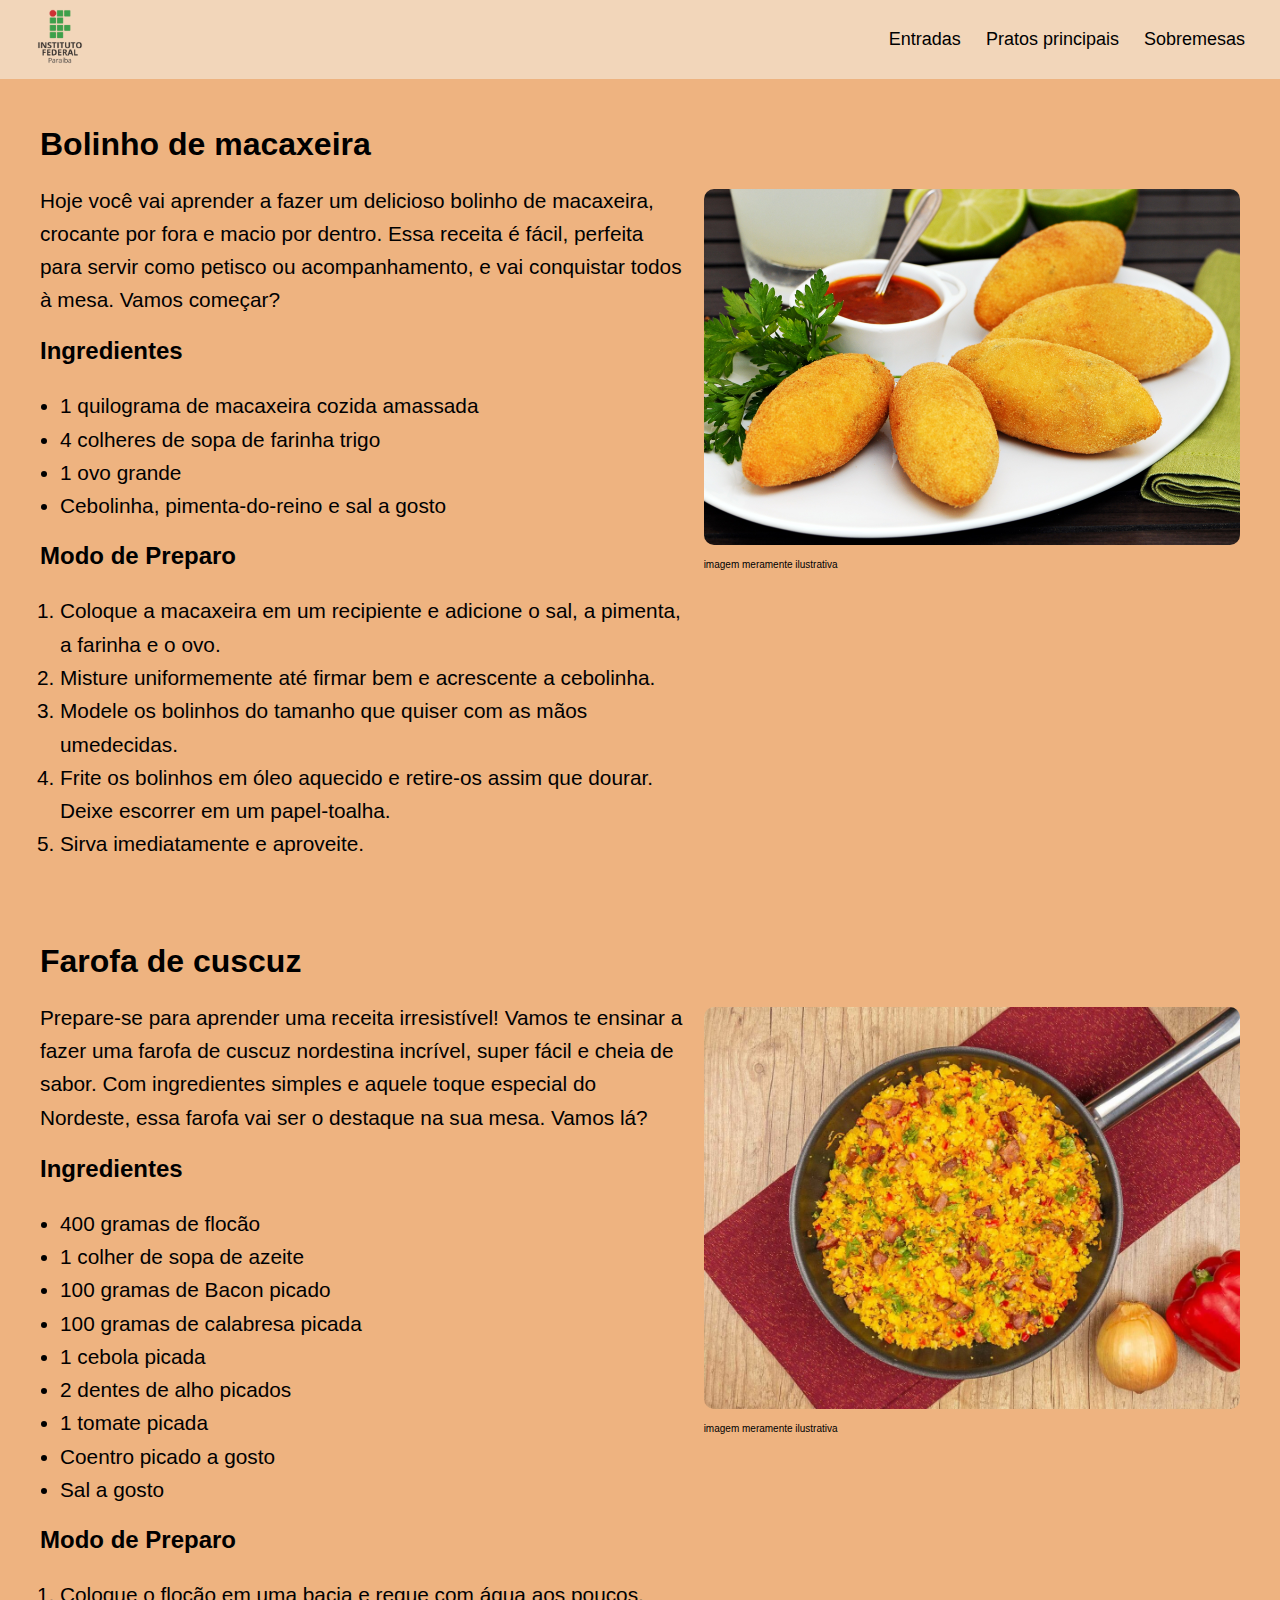
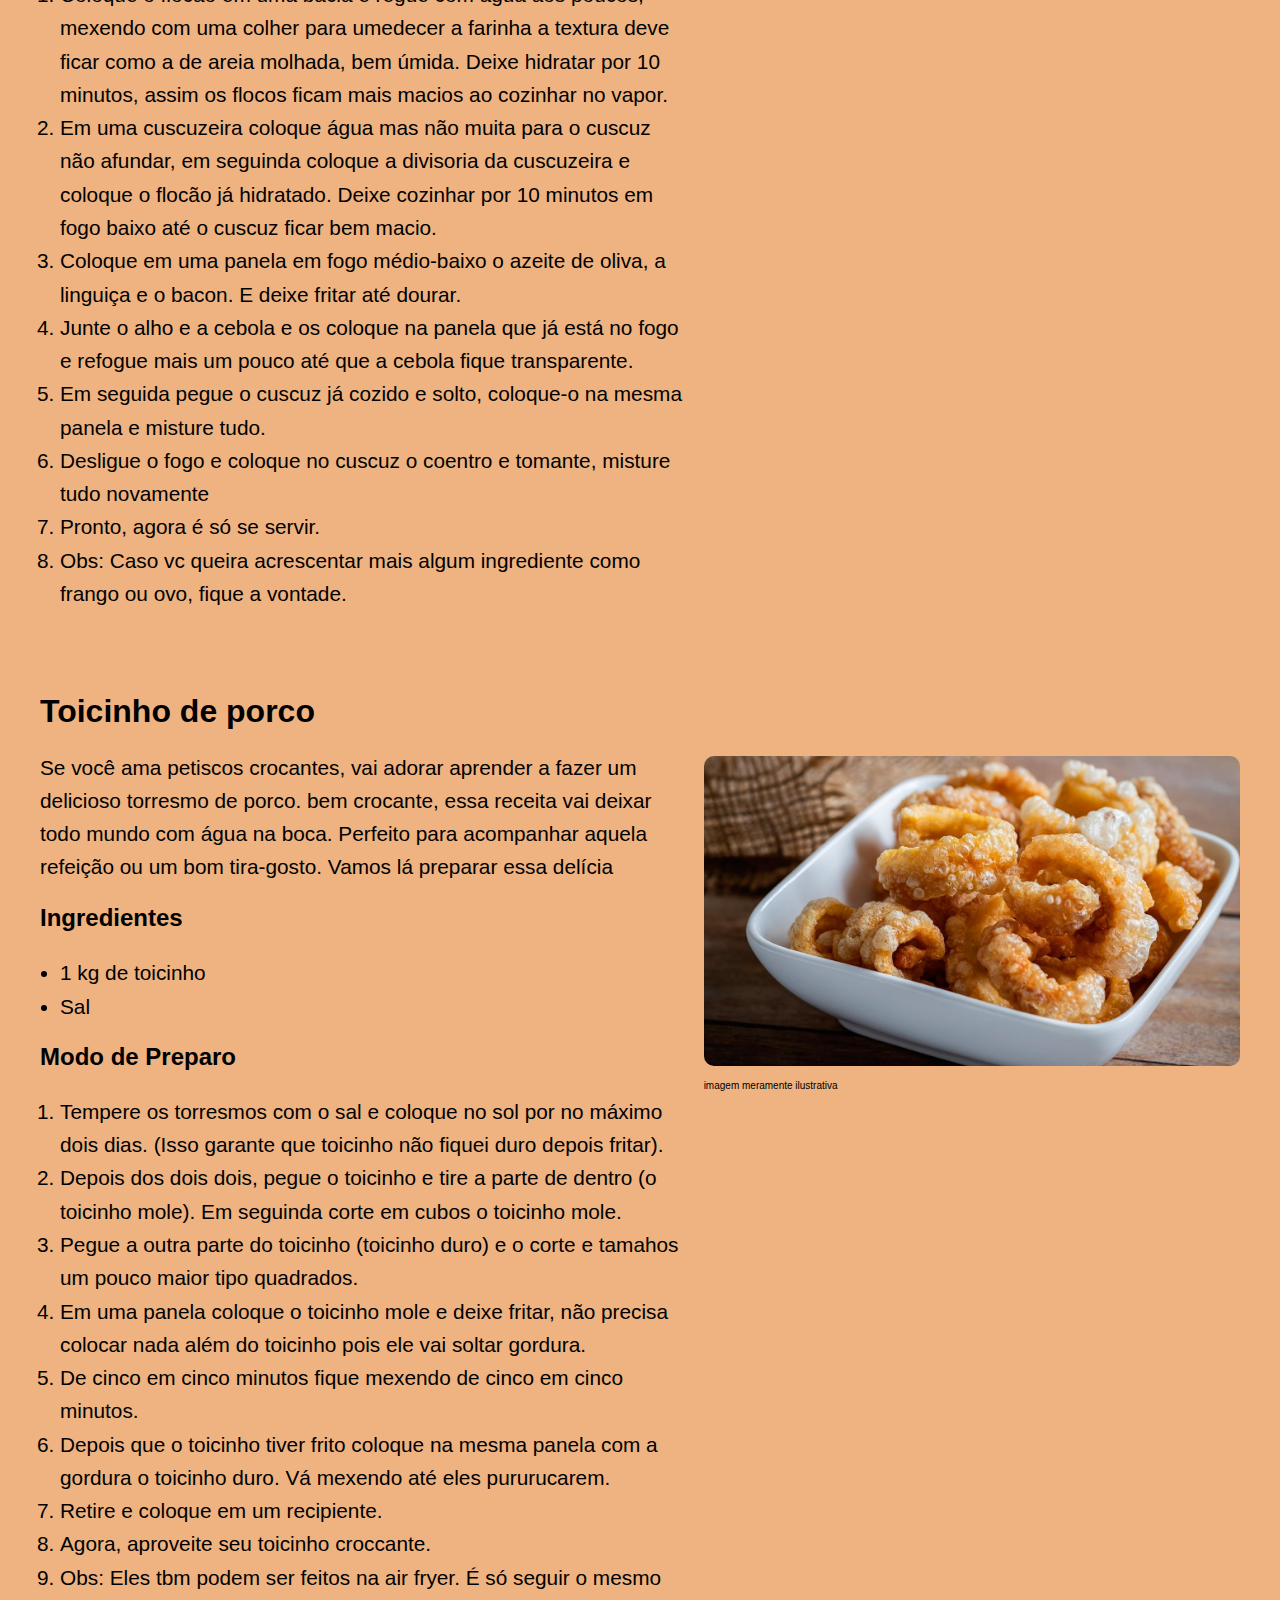
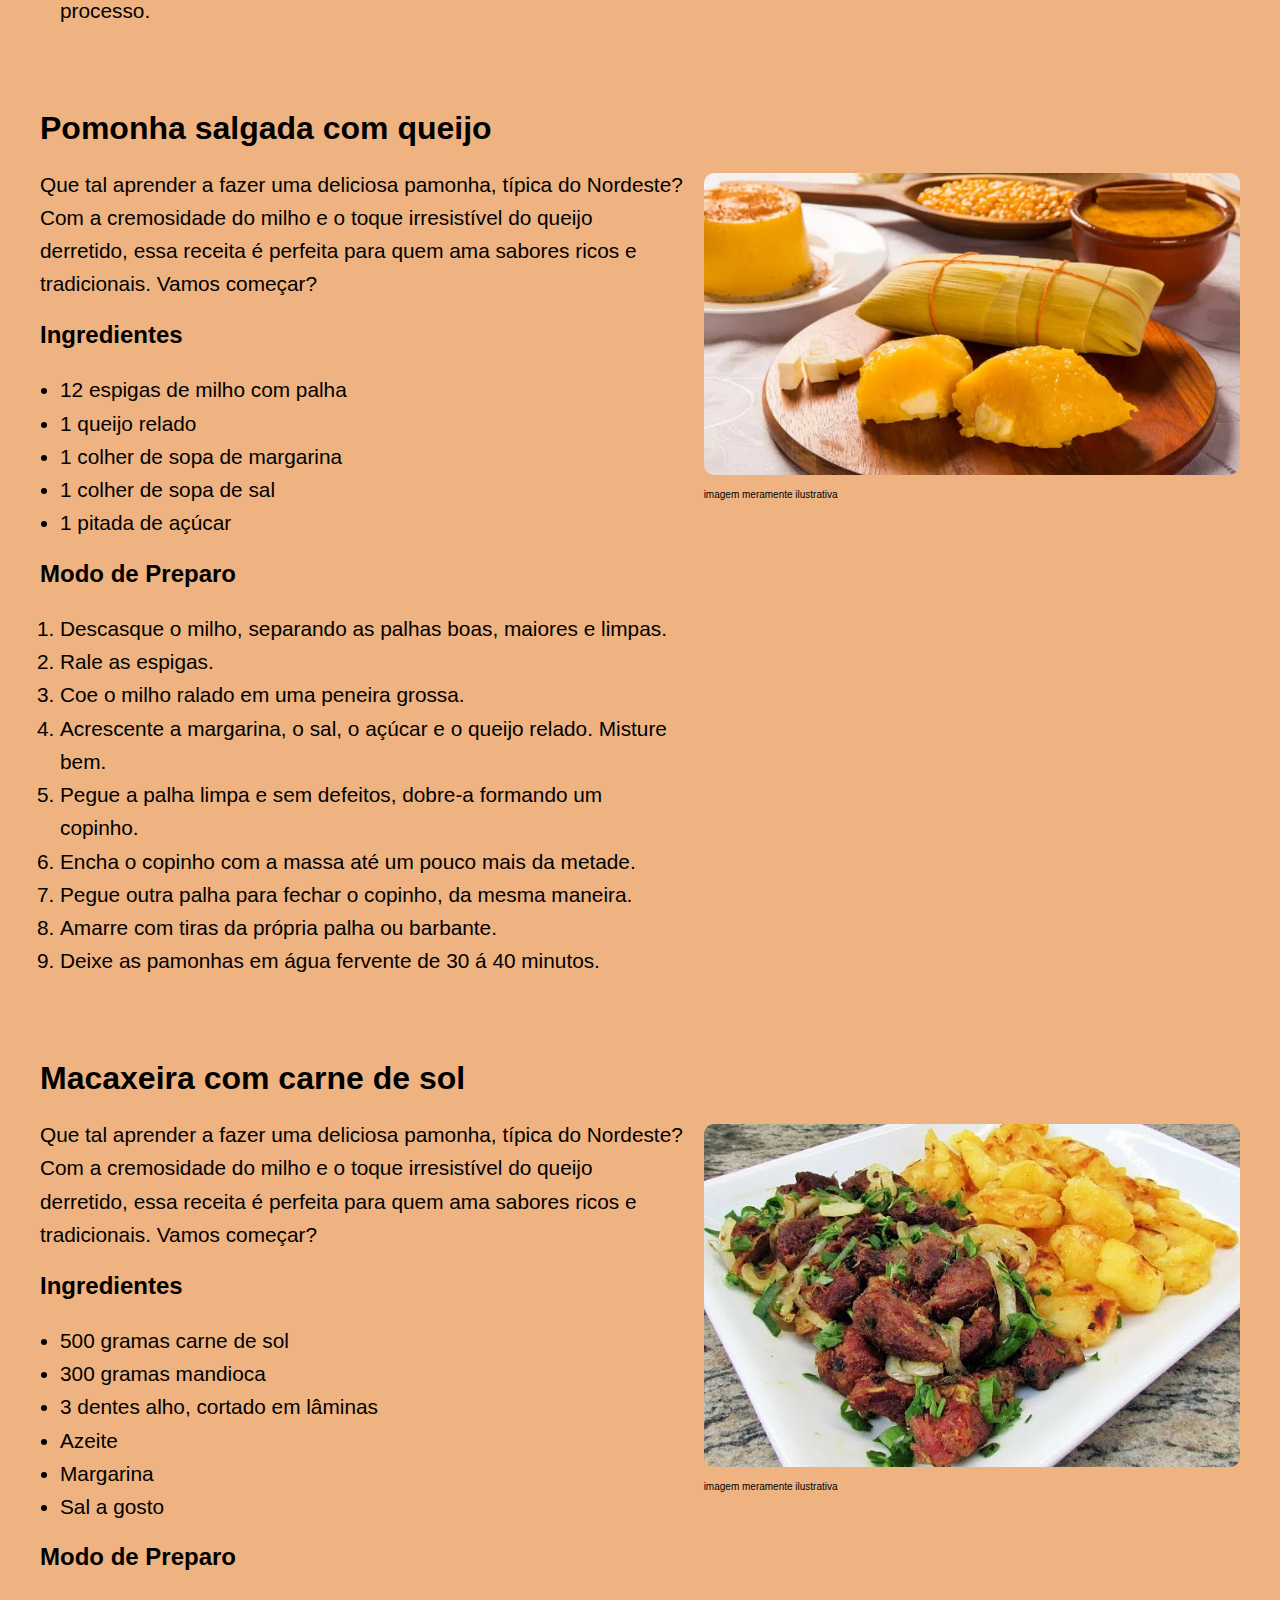
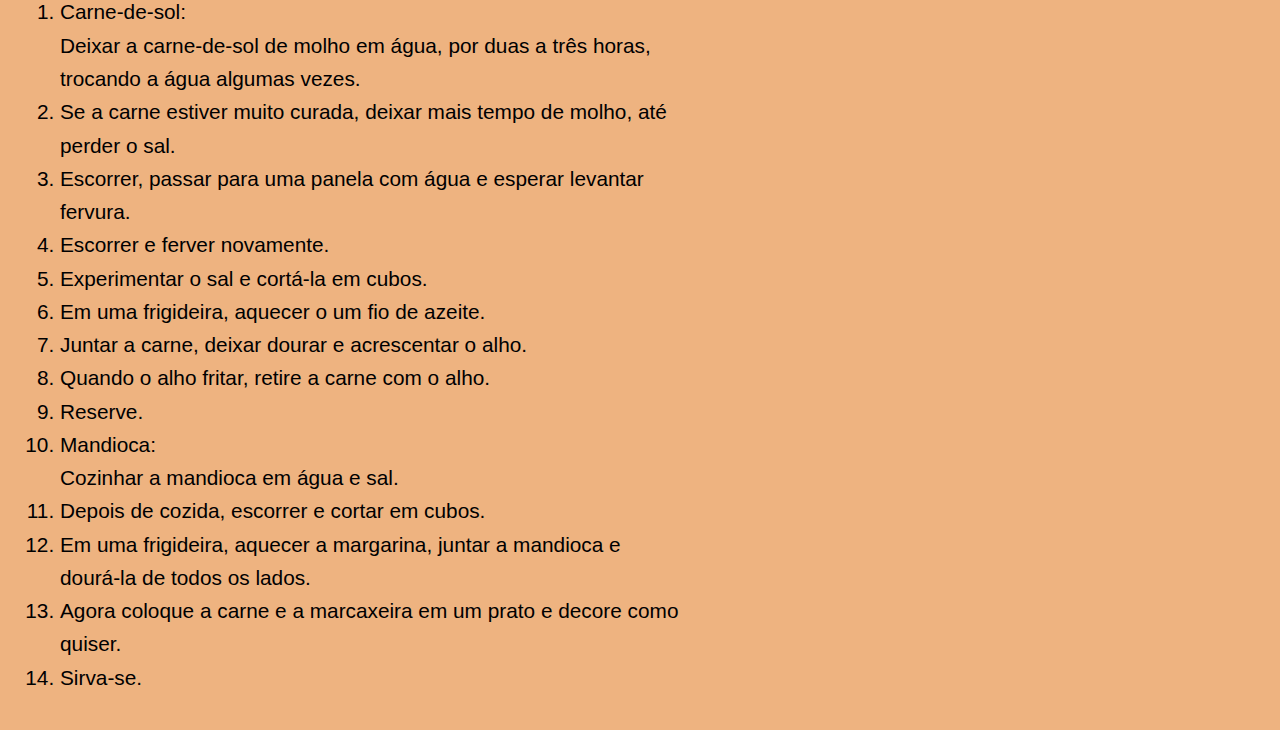
==== entrada.html @ 6d1b2115 "Criando o arquivo das entradas" ====
<!DOCTYPE html>
<html lang="PT-BR">

<head>
    <meta charset="UTF-8">
    <meta http-equiv="X-UA-Compatible" content="IE=edge">
    <meta name="viewport" content="width=device-width, initial-scale=1.0">
    <link rel="stylesheet" href="receitas.css">
    <title>Pratos de entradas</title>
</head>

<body>
    <div class="container">
        <div class="left-itens">
            <a href="index.html"><img src="imgs/if_logo.png" id="logo"></a>
        </div>
        <div class="menu-icon" onclick="toggleMenu()">&#9776;</div>
        <div class="right-itens" id="navbar">
            <ul class="itens">
                <li class="nav-item">
                    <a href="entrada.html">Entradas</a>
                </li>
                <li class="nav-item">
                    <a href="PP.html">Pratos principais</a>
                </li>
                <li class="nav-item">
                    <a href="sobremesa.html">Sobremesas</a>
                </li>
            </ul>
        </div>
    </div>
    <div class="main-content">
        <div class="recipe-content">
            <h2>Bolinho de macaxeira</h2>
            <p>
                Hoje você vai aprender a fazer um delicioso bolinho de macaxeira, crocante por fora e macio por dentro. Essa receita é fácil, perfeita para servir como petisco ou acompanhamento, e vai conquistar todos à mesa. Vamos começar?
            </p>
            <h3>Ingredientes</h3>
            <ul>
                <li>1 quilograma de macaxeira cozida amassada</li>
                <li>4 colheres de sopa de farinha trigo</li>
                <li>1 ovo grande</li>
                <li>Cebolinha, pimenta-do-reino e sal a gosto</li>
            </ul>
            <h3>Modo de Preparo</h3>
                <ol>
                    <li>Coloque a macaxeira em um recipiente e adicione o sal, a pimenta, a farinha e o ovo.</li>
                    <li>Misture uniformemente até firmar bem e acrescente a cebolinha.</li>
                    <li>Modele os bolinhos do tamanho que quiser com as mãos umedecidas.</li>
                    <li>Frite os bolinhos em óleo aquecido e retire-os assim que dourar. Deixe escorrer em um papel-toalha.</li>
                    <li>Sirva imediatamente e aproveite.</li>
                </ol>
        </div>
        <div class="recipe-image">
            <img src="imgs/bolinho-mandioca.jpg" alt="Imagem ilustrativa do prato">
            <p>imagem meramente ilustrativa</p>
        </div>
    </div>
    <div class="main-content">
        <div class="recipe-content">
            <h2>Farofa de cuscuz</h2>
            <p>
                Prepare-se para aprender uma receita irresistível! Vamos te ensinar a fazer uma farofa de cuscuz nordestina incrível, super fácil e cheia de sabor. Com ingredientes simples e aquele toque especial do Nordeste, essa farofa vai ser o destaque na sua mesa. Vamos lá?
            </p>
            <h3>Ingredientes</h3>
            <ul>
                <li>400 gramas de flocão</li>
                <li>1 colher de sopa de azeite</li>
                <li>100 gramas de Bacon picado</li>
                <li>100 gramas de calabresa picada</li>
                <li>1 cebola picada</li>
                <li>2 dentes de alho picados</li>
                <li>1 tomate picada</li>
                <li>Coentro picado a gosto</li>
                <li>Sal a gosto</li>
            </ul>
            <h3>Modo de Preparo</h3>
            <ol>
                <li>Coloque o flocão em uma bacia e regue com água aos poucos, mexendo com uma colher para umedecer a farinha a textura deve ficar como a de areia molhada, bem úmida. Deixe hidratar por 10 minutos, assim os flocos ficam mais macios ao cozinhar no vapor.</li>
                <li>Em uma cuscuzeira coloque água mas não muita para o cuscuz não afundar, em seguinda coloque a divisoria da cuscuzeira e coloque o flocão já hidratado. Deixe cozinhar por 10 minutos em fogo baixo até o cuscuz ficar bem macio.</li>
                <li>Coloque em uma panela em fogo médio-baixo o azeite de oliva, a linguiça e o bacon. E deixe fritar até dourar.</li>
                <li>Junte o alho e a cebola e os coloque na panela que já está no fogo e refogue mais um pouco até que a cebola fique transparente.</li>
                <li>Em seguida pegue o cuscuz já cozido e solto, coloque-o na mesma panela e misture tudo.</li>
                <li>Desligue o fogo e coloque no cuscuz o coentro e tomante, misture tudo novamente</li>
                <li>Pronto, agora é só se servir.</li>
                <li>Obs: Caso vc queira acrescentar mais algum ingrediente como frango ou ovo, fique a vontade.</li>
            </ol>
        </div>
        <div class="recipe-image">
            <img src="imgs/farofa-cuscuz.jpg" alt="Imagem ilustrativa do prato">
            <p>imagem meramente ilustrativa</p>
        </div>
    </div>
    <div class="main-content">
        <div class="recipe-content">
            <h2>Toicinho de porco</h2>
            <p>
                Se você ama petiscos crocantes, vai adorar aprender a fazer um delicioso torresmo de porco. bem crocante, essa receita vai deixar todo mundo com água na boca. Perfeito para acompanhar aquela refeição ou um bom tira-gosto. Vamos lá preparar essa delícia
            </p>
            <h3>Ingredientes</h3>
            <ul>
                <li>1 kg de toicinho</li>
                <li>Sal</li>
            </ul>
            <h3>Modo de Preparo</h3>
                <ol>
                    <li>Tempere os torresmos com o sal e coloque no sol por no máximo dois dias. (Isso garante que toicinho não fiquei duro depois fritar).</li>
                    <li>Depois dos dois dois, pegue o toicinho e tire a parte de dentro (o toicinho mole). Em seguinda corte em cubos o toicinho mole. </li>
                    <li>Pegue a outra parte do toicinho (toicinho duro) e o corte e tamahos um pouco maior tipo quadrados.</li>
                    <li>Em uma panela coloque o toicinho mole e deixe fritar, não precisa colocar nada além do toicinho pois ele vai soltar gordura.</li>
                    <li>De cinco em cinco minutos fique mexendo de cinco em cinco minutos.</li>
                    <li>Depois que o toicinho tiver frito coloque na mesma panela com a gordura o toicinho duro. Vá mexendo até eles pururucarem.</li>
                    <li>Retire e coloque em um recipiente.</li>
                    <li>Agora, aproveite seu toicinho croccante.</li>
                    <li>Obs: Eles tbm podem ser feitos na air fryer. É só seguir o mesmo processo.</li>
                </ol>
        </div>
        <div class="recipe-image">
            <img src="imgs/torresmo.jpg" alt="Imagem ilustrativa do prato">
            <p>imagem meramente ilustrativa</p>
        </div>
    </div>
    <div class="main-content">
        <div class="recipe-content">
            <h2>Pomonha salgada com queijo</h2>
            <p>
                Que tal aprender a fazer uma deliciosa pamonha, típica do Nordeste? Com a cremosidade do milho e o toque irresistível do queijo derretido, essa receita é perfeita para quem ama sabores ricos e tradicionais. Vamos começar?
            </p>
            <h3>Ingredientes</h3>
            <ul>
                <li>12 espigas de milho com palha</li>
                <li>1 queijo relado</li>
                <li>1 colher de sopa de margarina</li>
                <li>1 colher de sopa de sal</li>
                <li>1 pitada de açúcar</li>
            </ul>
            <h3>Modo de Preparo</h3>
                <ol>
                    <li>Descasque o milho, separando as palhas boas, maiores e limpas.</li>
                    <li>Rale as espigas.</li>
                    <li>Coe o milho ralado em uma peneira grossa.</li>
                    <li>Acrescente a margarina, o sal, o açúcar e o queijo relado. Misture bem.</li>
                    <li>Pegue a palha limpa e sem defeitos, dobre-a formando um copinho.</li>
                    <li>Encha o copinho com a massa até um pouco mais da metade.</li>
                    <li>Pegue outra palha para fechar o copinho, da mesma maneira.</li>
                    <li>Amarre com tiras da própria palha ou barbante.</li>
                    <li>Deixe as pamonhas em água fervente de 30 á 40 minutos.</li>
                </ol>
        </div>
        <div class="recipe-image">
            <img src="imgs/pomonha.jpg" alt="Imagem ilustrativa do prato">
            <p>imagem meramente ilustrativa</p>
        </div>
    </div>
    <div class="main-content">
        <div class="recipe-content">
            <h2>Macaxeira com carne de sol</h2>
            <p>
                Que tal aprender a fazer uma deliciosa pamonha, típica do Nordeste? Com a cremosidade do milho e o toque irresistível do queijo derretido, essa receita é perfeita para quem ama sabores ricos e tradicionais. Vamos começar?
            </p>
            <h3>Ingredientes</h3>
            <ul>
                <li>500 gramas carne de sol</li>
                <li>300 gramas mandioca</li>
                <li>3 dentes alho, cortado em lâminas</li>
                <li>Azeite</li>
                <li>Margarina</li>
                <li>Sal a gosto</li>
            </ul>
            <h3>Modo de Preparo</h3>
                <ol>
                    <li>Carne-de-sol: <br>
                    Deixar a carne-de-sol de molho em água, por duas a três horas, trocando a água algumas vezes.</li>
                    <li>Se a carne estiver muito curada, deixar mais tempo de molho, até perder o sal.</li>
                    <li>Escorrer, passar para uma panela com água e esperar levantar fervura.</li>
                    <li>Escorrer e ferver novamente.</li>
                    <li>Experimentar o sal e cortá-la em cubos.</li>
                    <li>Em uma frigideira, aquecer o um fio de azeite.</li>
                    <li>Juntar a carne, deixar dourar e acrescentar o alho.</li>
                    <li>Quando o alho fritar, retire a carne com o alho.</li>
                    <li>Reserve.</li>
                    <li>Mandioca: <br>
                    Cozinhar a mandioca em água e sal.</li>
                    <li>Depois de cozida, escorrer e cortar em cubos.</li>
                    <li>Em uma frigideira, aquecer a margarina, juntar a mandioca e dourá-la de todos os lados.</li>
                    <li>Agora coloque a carne e a marcaxeira em um prato e decore como quiser.</li>
                    <li>Sirva-se.</li>
                </ol>
        </div>
        <div class="recipe-image">
            <img src="imgs/macaxeira-carne-sol.jpg" alt="Imagem ilustrativa do prato">
            <p>imagem meramente ilustrativa</p>
        </div>
    </div>

    <script src="script.js"></script>
</body>

</html>
---- receitas.css ----
body {
    font-family: Arial, sans-serif;
    margin: 0;
    padding: 0;
    box-sizing: border-box;
    overflow-y: auto;
    background-color: #eeb380;
}

.container {
    display: flex;
    justify-content: space-between;
    align-items: center;
    padding: 0 10px;
    background-color: #F2D6BA;
}

#logo {
    width: 120%;
    max-width: 100px;
    height: auto;
}

.left-itens {
    display: flex;
    max-width: max-content;
}


.right-itens {
    display: flex;
    justify-content: flex-end;
}

.itens {
    display: flex;
    list-style-type: none;
    margin: 0;
    padding: 0;
}

.nav-item {
    margin-right: 25px;
}

.nav-item a {
    text-decoration: none;
    font-size: 18px;
    color: black;
}

a:hover{
    background-color: white;
    padding: 20px;
}

.menu-icon {
    display: none;
    font-size: 30px;
    cursor: pointer;
}

.main-content {
    display: flex;
    justify-content: space-between;
    align-items: flex-start;
    padding: 20px;
    max-width: 1200px;
    margin: 0 auto;
}

.recipe-content {
    width: 60%;
    padding-right: 20px;
}

.recipe-content h2 {
    font-size: 2em;
    margin-bottom: 15px;
}

.recipe-content h3 {
    font-size: 1.5em;
    margin-top: 20px;
}

.recipe-content ul{
    list-style-type: disc;
    padding-left: 20px;
}

.recipe-content ol{
    padding-left: 20px;
}

.recipe-content p, .recipe-content li {
    font-size: 1.3em;
    line-height: 1.6;
}

.recipe-image {
    width: 50%;
}

.recipe-image img {
    width: 100%;
    height: auto;
    border-radius: 10px;
    margin-top: 90px;
}

.recipe-image p{
    font-size: 10px;
}

/* Responsividade para telas menores */
@media screen and (max-width: 768px) {
    .main-content {
        flex-direction: column;
        align-items: center;
    }

    .recipe-content,
    .recipe-image {
        width: 100%;
        padding: 0;
    }

    .recipe-content {
        margin-bottom: 20px;
    }
    .right-itens {
        display: none;
        width: 100%;
        flex-direction: column;
        align-items: center;
        background-color: #f4f4f4;
        position: absolute;
        top: 60px; 
        left: 0;
    }

    .right-itens.active {
        display: flex;
    }

    .menu-icon {
        display: block;
    }

    #logo {
        max-width: 100px;
    }

    .itens {
        flex-direction: column; 
        width: 100%; 
    }

    .nav-item {
        margin: 15px 0;
        width: 100%;
        text-align: center; 
    }

    a:hover{
        background-color: black;
        color: white;
        padding: 10px;
    }

    .recipe-image img {
        margin-top: 20px;
    }
}
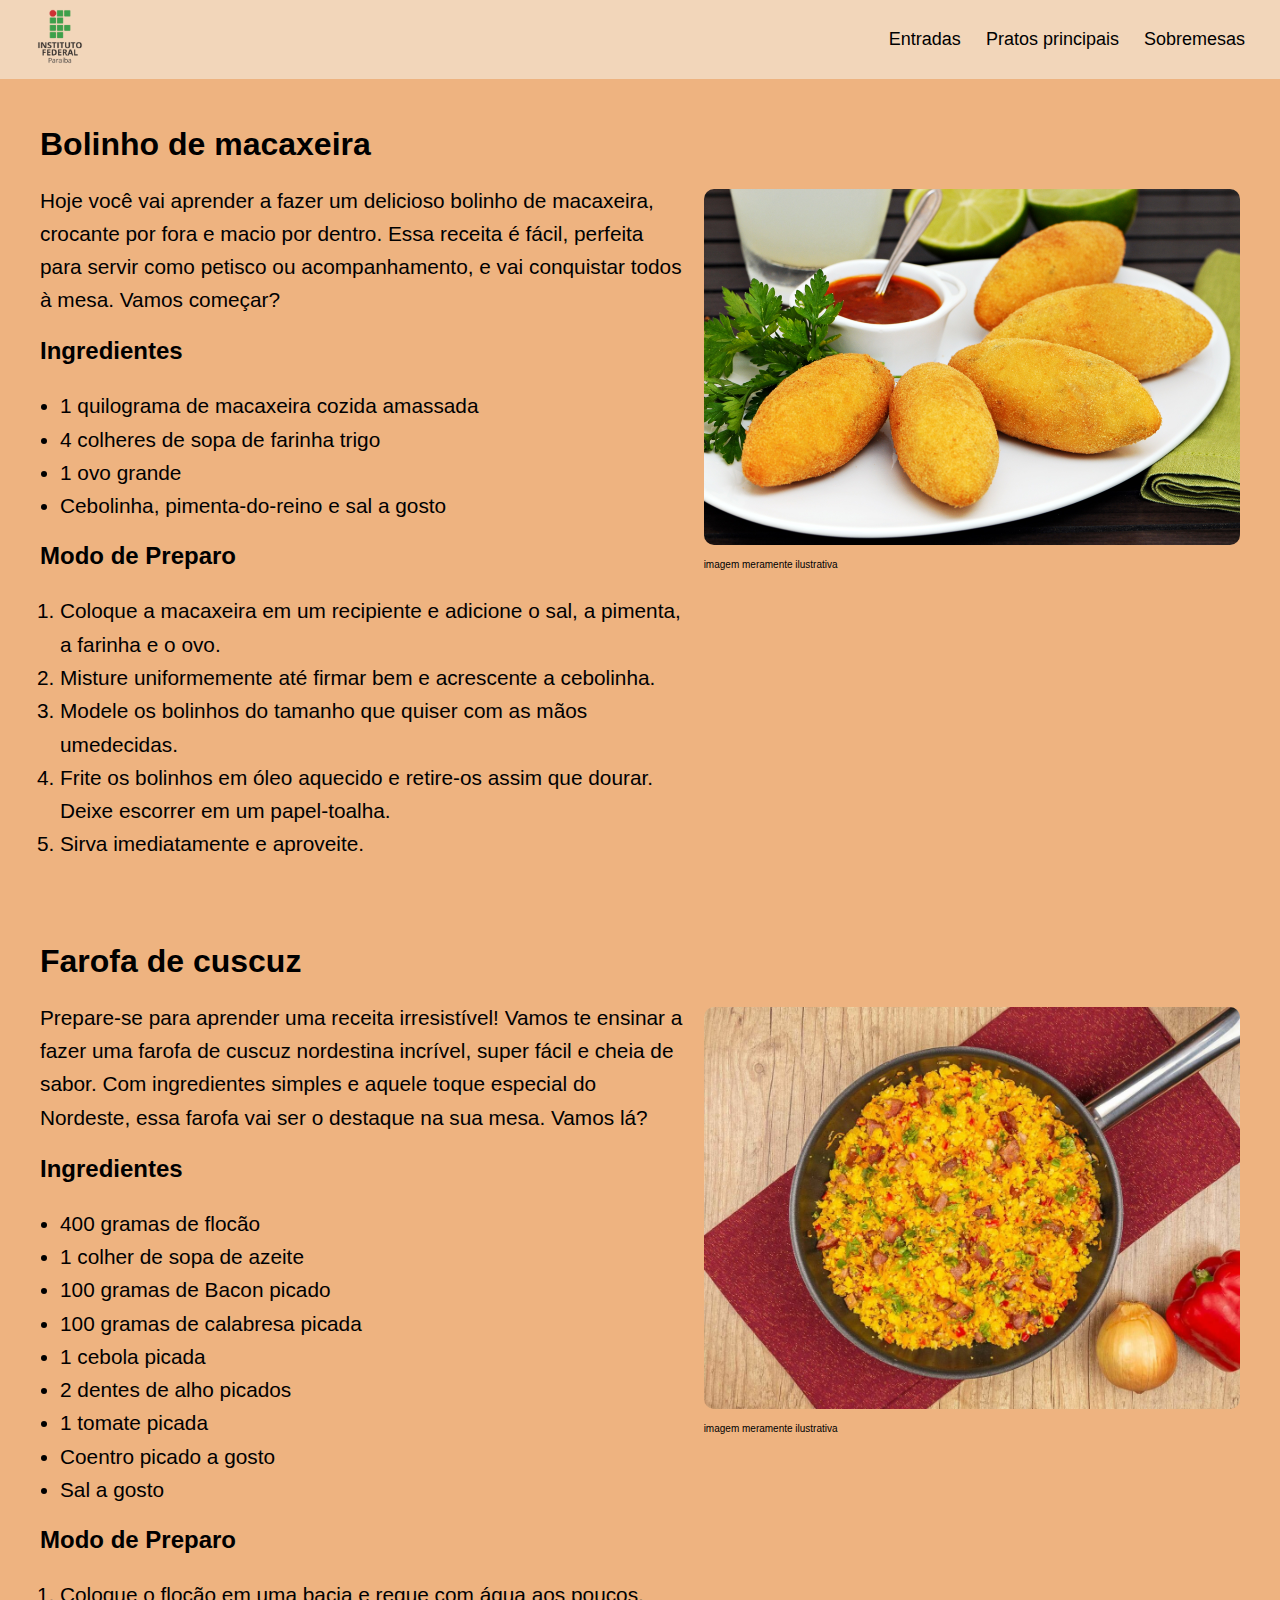
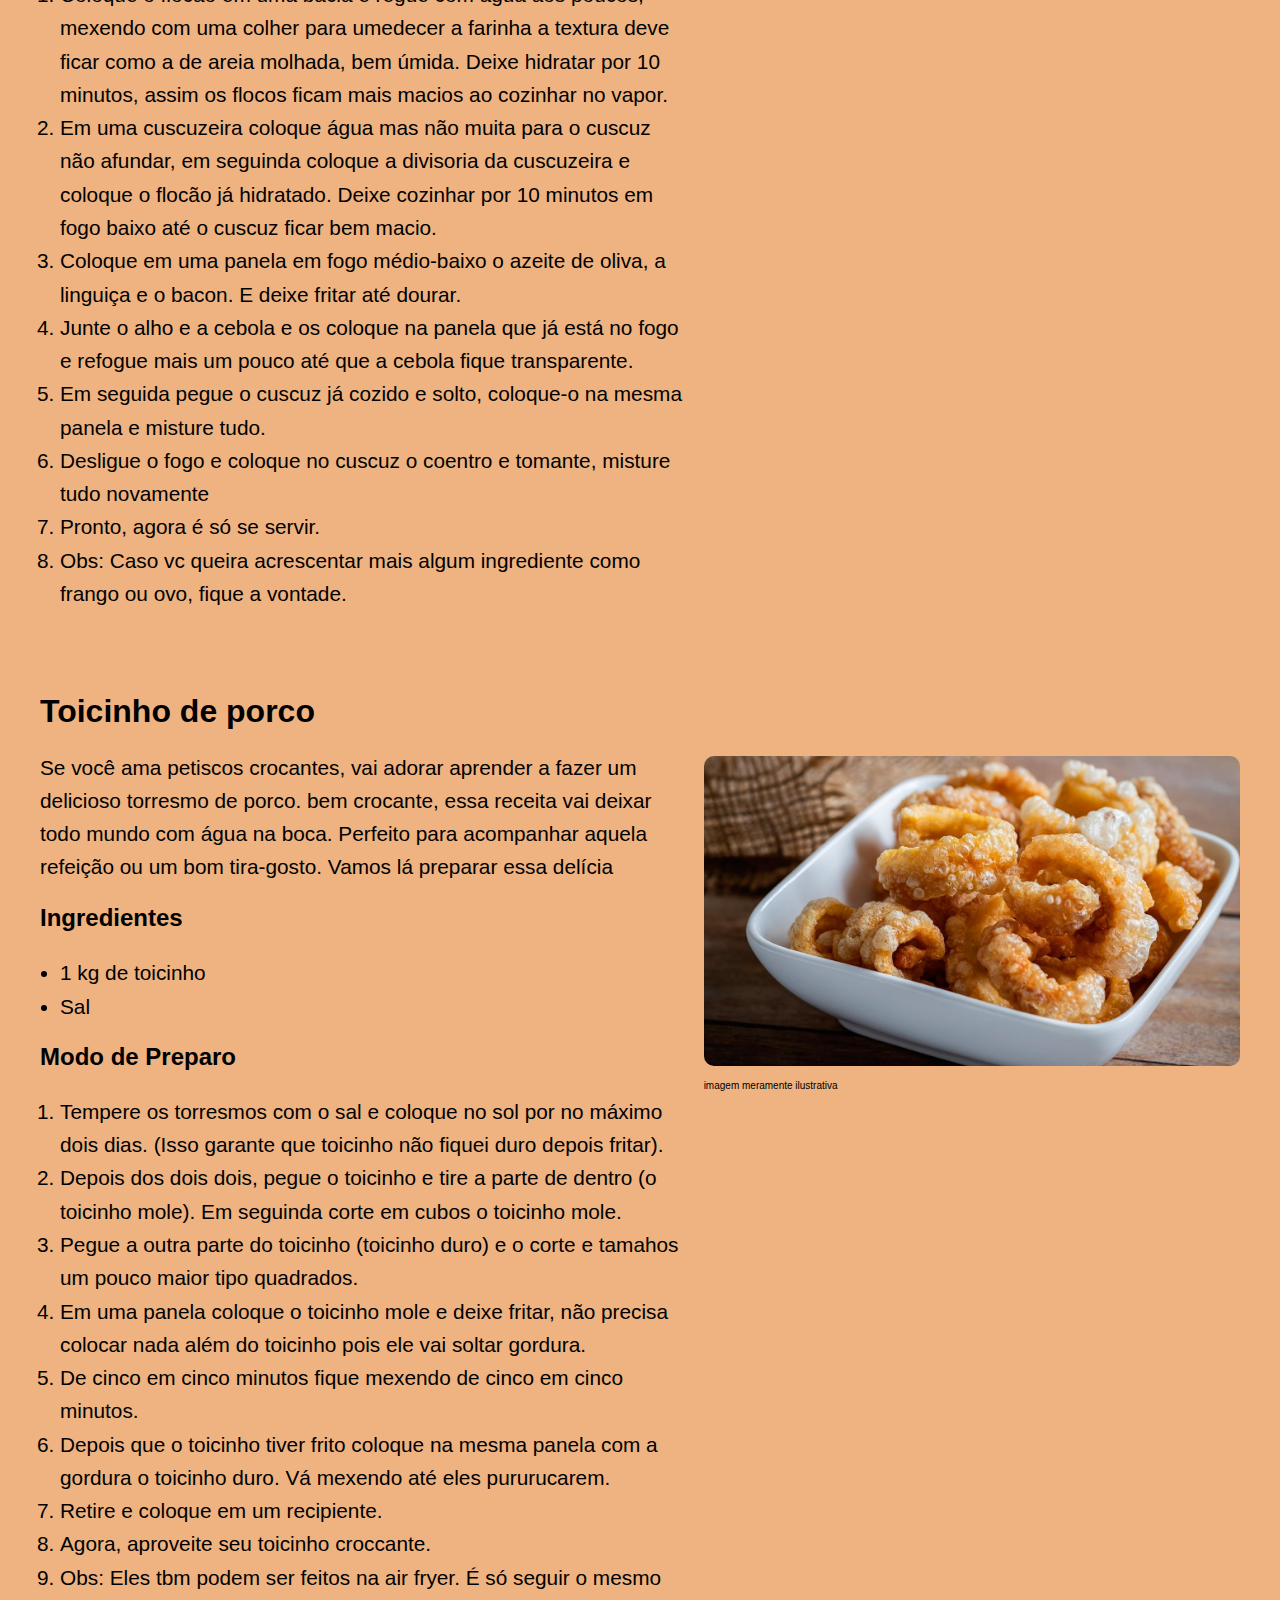
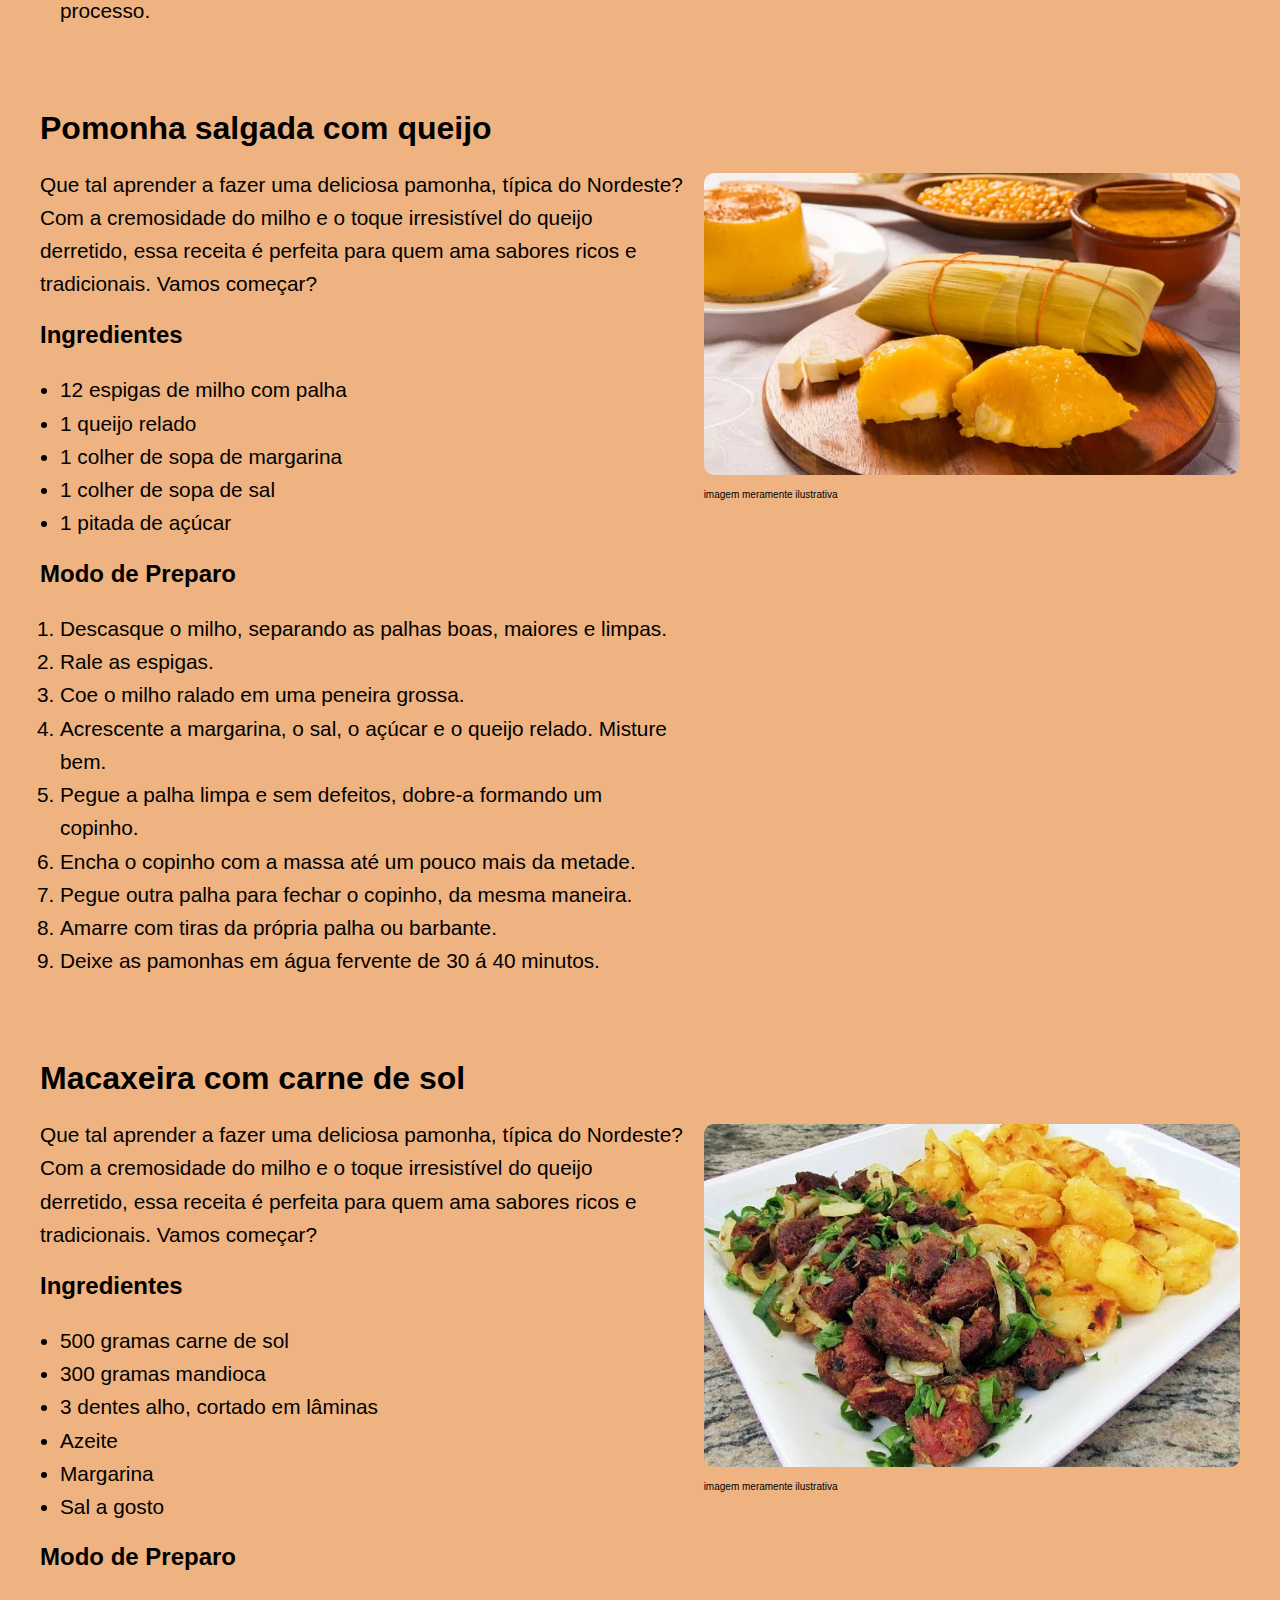
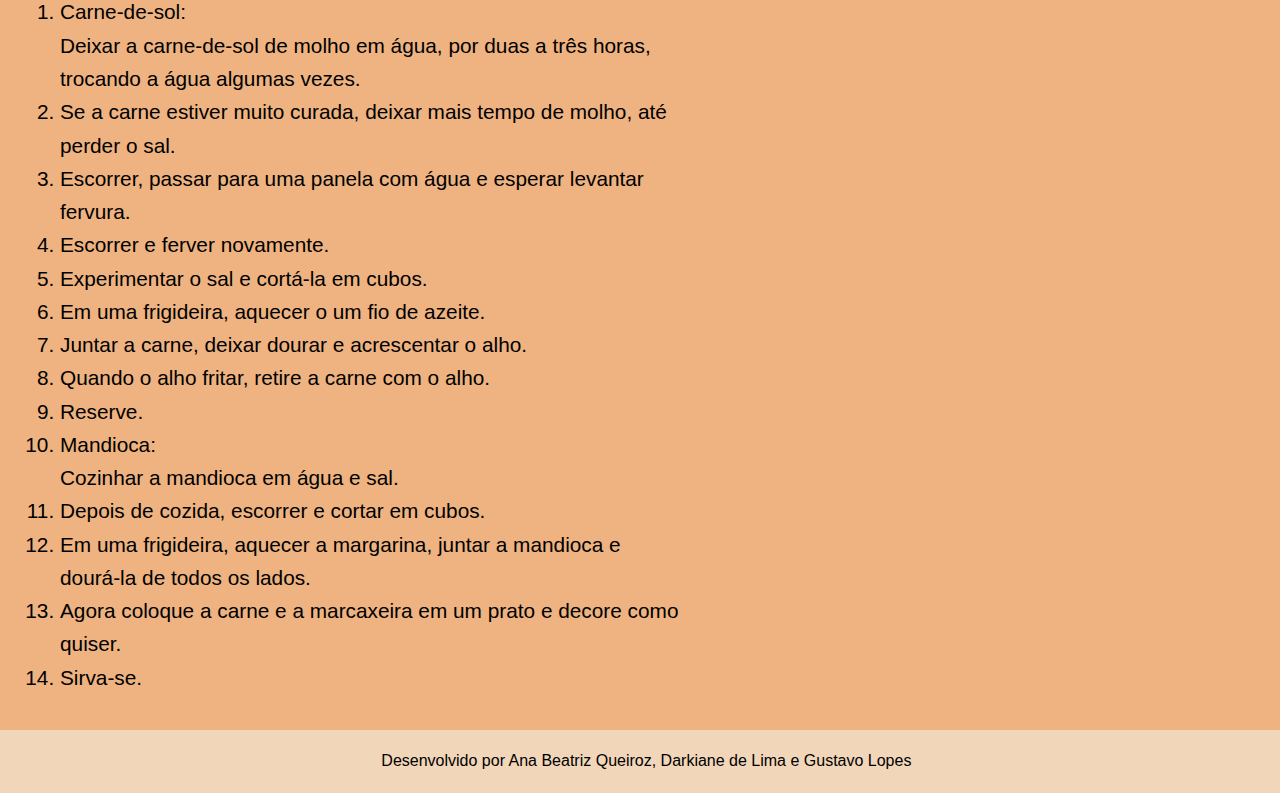
==== commit ab8ee08d: "Formatação final do projeto" ====
--- a/entrada.html
+++ b/entrada.html
@@ -192,7 +192,9 @@
             <p>imagem meramente ilustrativa</p>
         </div>
     </div>
-
+    <footer>
+        <p> Desenvolvido por Ana Beatriz Queiroz, Darkiane de Lima e Gustavo Lopes</p>
+    </footer>
     <script src="script.js"></script>
 </body>
 
--- a/receitas.css
+++ b/receitas.css
@@ -113,6 +113,18 @@
     font-size: 10px;
 }
 
+footer {
+    padding: 0.5%;
+    position: relative;
+    bottom: 0;
+    width: 100%;
+    background-color:#F2D6BA;
+    text-align: center;
+    font-size: 16px;
+    color: black;
+}
+
+
 /* Responsividade para telas menores */
 @media screen and (max-width: 768px) {
     .main-content {
@@ -134,7 +146,7 @@
         width: 100%;
         flex-direction: column;
         align-items: center;
-        background-color: #f4f4f4;
+        background-color:  #F2D6BA;
         position: absolute;
         top: 60px; 
         left: 0;
